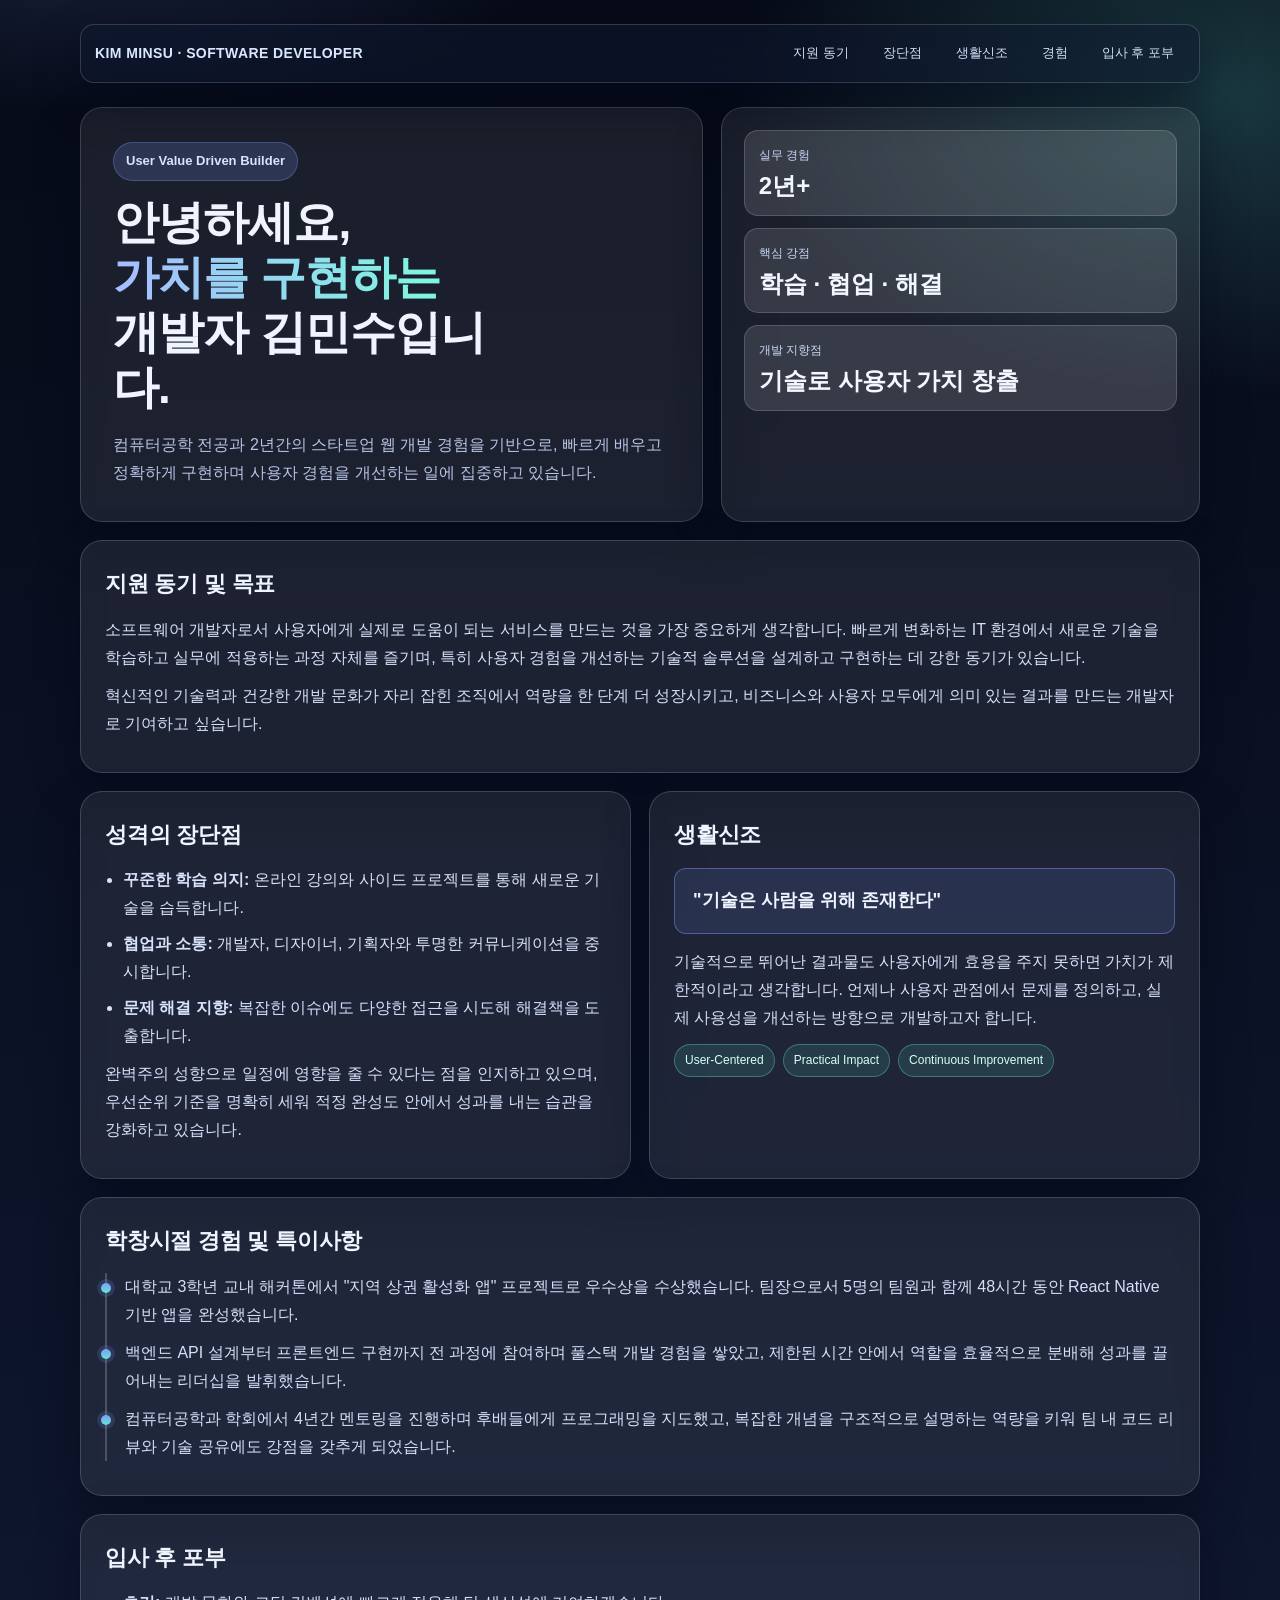
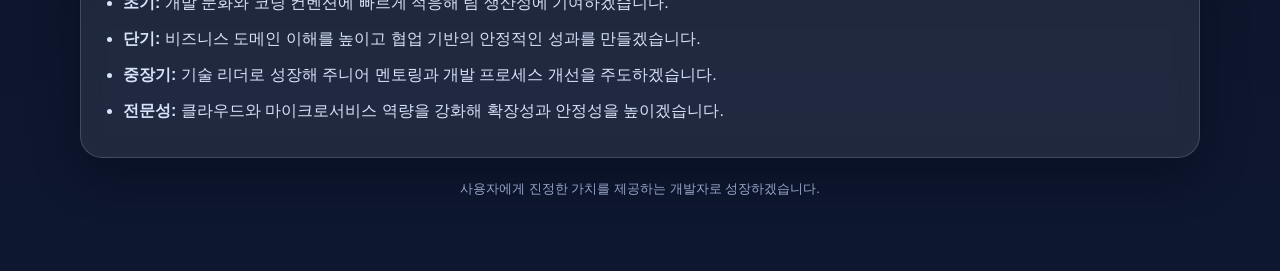
==== index.html @ 39d43228 "Add files via upload" ====
<!doctype html>
<html lang="ko">
<head>
  <meta charset="UTF-8" />
  <meta name="viewport" content="width=device-width, initial-scale=1.0" />
  <title>김민수 | Portfolio Intro</title>
  <style>
    :root {
      --bg-0: #070b18;
      --bg-1: #0f1831;
      --surface: rgba(255, 255, 255, 0.08);
      --surface-strong: rgba(255, 255, 255, 0.12);
      --line: rgba(255, 255, 255, 0.16);
      --text: #eff4ff;
      --muted: #b8c4e4;
      --primary: #7c9bff;
      --accent: #63e7d3;
      --shadow: 0 18px 45px rgba(2, 6, 23, 0.45);
    }

    * {
      box-sizing: border-box;
    }

    html {
      scroll-behavior: smooth;
    }

    body {
      margin: 0;
      font-family: "Pretendard", "Segoe UI", "Apple SD Gothic Neo", "Noto Sans KR", sans-serif;
      color: var(--text);
      background:
        radial-gradient(900px 500px at 8% -10%, rgba(124, 155, 255, 0.25), transparent 60%),
        radial-gradient(800px 500px at 95% 5%, rgba(99, 231, 211, 0.2), transparent 60%),
        linear-gradient(180deg, var(--bg-0) 0%, var(--bg-1) 100%);
      line-height: 1.75;
      min-height: 100vh;
    }

    .wrap {
      width: min(1120px, 92%);
      margin: 0 auto;
      padding: 24px 0 70px;
    }

    .topbar {
      position: sticky;
      top: 14px;
      z-index: 10;
      backdrop-filter: blur(12px);
      background: rgba(15, 24, 49, 0.5);
      border: 1px solid var(--line);
      border-radius: 14px;
      padding: 10px 14px;
      display: flex;
      justify-content: space-between;
      align-items: center;
      box-shadow: var(--shadow);
      margin-bottom: 24px;
    }

    .brand {
      font-size: 14px;
      letter-spacing: 0.4px;
      color: #dbe7ff;
      font-weight: 700;
    }

    .nav {
      display: flex;
      gap: 12px;
      flex-wrap: wrap;
    }

    .nav a {
      color: #d4defa;
      text-decoration: none;
      font-size: 13px;
      padding: 6px 10px;
      border: 1px solid transparent;
      border-radius: 8px;
      transition: 0.2s ease;
    }

    .nav a:hover {
      border-color: var(--line);
      background: rgba(255, 255, 255, 0.08);
    }

    .hero {
      display: grid;
      grid-template-columns: 1.3fr 1fr;
      gap: 18px;
      margin-bottom: 18px;
    }

    .hero-main,
    .hero-side,
    .panel {
      background: var(--surface);
      border: 1px solid var(--line);
      border-radius: 22px;
      box-shadow: var(--shadow);
      backdrop-filter: blur(10px);
    }

    .hero-main {
      padding: 34px 32px;
    }

    .badge {
      display: inline-flex;
      align-items: center;
      gap: 8px;
      padding: 7px 12px;
      border-radius: 999px;
      background: rgba(124, 155, 255, 0.18);
      color: #d9e4ff;
      font-weight: 700;
      font-size: 13px;
      margin-bottom: 14px;
      border: 1px solid rgba(124, 155, 255, 0.3);
    }

    h1 {
      margin: 0;
      font-size: clamp(30px, 4vw, 46px);
      line-height: 1.2;
      letter-spacing: -0.02em;
      max-width: 15ch;
    }

    .headline-strong {
      background: linear-gradient(90deg, #a7bcff 0%, #7ef7e0 100%);
      -webkit-background-clip: text;
      background-clip: text;
      color: transparent;
    }

    .intro {
      margin: 16px 0 0;
      color: var(--muted);
      font-size: 16px;
      max-width: 62ch;
    }

    .hero-side {
      padding: 22px;
      display: grid;
      gap: 12px;
      align-content: start;
    }

    .metric {
      background: var(--surface-strong);
      border: 1px solid var(--line);
      border-radius: 14px;
      padding: 14px;
    }

    .metric .k {
      font-size: 12px;
      color: #cad7f8;
      margin-bottom: 6px;
    }

    .metric .v {
      font-size: 24px;
      font-weight: 800;
      line-height: 1.2;
      color: #f3f7ff;
    }

    .layout {
      display: grid;
      grid-template-columns: 1fr 1fr;
      gap: 18px;
    }

    .panel {
      padding: 24px;
    }

    .panel.full {
      grid-column: 1 / -1;
    }

    h2 {
      margin: 0 0 12px;
      font-size: 22px;
      letter-spacing: -0.01em;
    }

    p {
      margin: 10px 0;
      color: #d6e0fa;
    }

    .list {
      margin: 10px 0 0;
      padding-left: 18px;
    }

    .list li {
      margin: 8px 0;
      color: #d9e2fb;
    }

    .chip-row {
      display: flex;
      flex-wrap: wrap;
      gap: 8px;
      margin-top: 12px;
    }

    .chip {
      font-size: 12px;
      color: #d5fff7;
      padding: 5px 10px;
      border-radius: 999px;
      border: 1px solid rgba(99, 231, 211, 0.35);
      background: rgba(99, 231, 211, 0.12);
    }

    blockquote {
      margin: 14px 0;
      padding: 16px 18px;
      border: 1px solid rgba(124, 155, 255, 0.45);
      background: rgba(124, 155, 255, 0.12);
      border-radius: 12px;
      font-size: 18px;
      color: #eef3ff;
      font-weight: 700;
    }

    .timeline {
      margin-top: 8px;
      border-left: 2px solid rgba(255, 255, 255, 0.2);
      padding-left: 18px;
    }

    .timeline p {
      position: relative;
      margin: 10px 0;
    }

    .timeline p::before {
      content: "";
      position: absolute;
      left: -24px;
      top: 10px;
      width: 10px;
      height: 10px;
      border-radius: 50%;
      background: linear-gradient(180deg, var(--primary), var(--accent));
      box-shadow: 0 0 0 4px rgba(124, 155, 255, 0.16);
    }

    .footer {
      margin-top: 20px;
      text-align: center;
      font-size: 13px;
      color: #aebce0;
    }

    @media (max-width: 940px) {
      .hero {
        grid-template-columns: 1fr;
      }

      .layout {
        grid-template-columns: 1fr;
      }
    }
  </style>
</head>
<body>
  <main class="wrap">
    <header class="topbar">
      <div class="brand">KIM MINSU · SOFTWARE DEVELOPER</div>
      <nav class="nav">
        <a href="#motivation">지원 동기</a>
        <a href="#personality">장단점</a>
        <a href="#belief">생활신조</a>
        <a href="#experience">경험</a>
        <a href="#vision">입사 후 포부</a>
      </nav>
    </header>

    <section class="hero">
      <article class="hero-main">
        <span class="badge">User Value Driven Builder</span>
        <h1>안녕하세요,<br /><span class="headline-strong">가치를 구현하는</span> 개발자 김민수입니다.</h1>
        <p class="intro">
          컴퓨터공학 전공과 2년간의 스타트업 웹 개발 경험을 기반으로,
          빠르게 배우고 정확하게 구현하며 사용자 경험을 개선하는 일에 집중하고 있습니다.
        </p>
      </article>

      <aside class="hero-side" aria-label="핵심 역량">
        <div class="metric">
          <div class="k">실무 경험</div>
          <div class="v">2년+</div>
        </div>
        <div class="metric">
          <div class="k">핵심 강점</div>
          <div class="v">학습 · 협업 · 해결</div>
        </div>
        <div class="metric">
          <div class="k">개발 지향점</div>
          <div class="v">기술로 사용자 가치 창출</div>
        </div>
      </aside>
    </section>

    <section class="layout">
      <article class="panel full" id="motivation">
        <h2>지원 동기 및 목표</h2>
        <p>
          소프트웨어 개발자로서 사용자에게 실제로 도움이 되는 서비스를 만드는 것을 가장 중요하게 생각합니다.
          빠르게 변화하는 IT 환경에서 새로운 기술을 학습하고 실무에 적용하는 과정 자체를 즐기며,
          특히 사용자 경험을 개선하는 기술적 솔루션을 설계하고 구현하는 데 강한 동기가 있습니다.
        </p>
        <p>
          혁신적인 기술력과 건강한 개발 문화가 자리 잡힌 조직에서 역량을 한 단계 더 성장시키고,
          비즈니스와 사용자 모두에게 의미 있는 결과를 만드는 개발자로 기여하고 싶습니다.
        </p>
      </article>

      <article class="panel" id="personality">
        <h2>성격의 장단점</h2>
        <ul class="list">
          <li><strong>꾸준한 학습 의지:</strong> 온라인 강의와 사이드 프로젝트를 통해 새로운 기술을 습득합니다.</li>
          <li><strong>협업과 소통:</strong> 개발자, 디자이너, 기획자와 투명한 커뮤니케이션을 중시합니다.</li>
          <li><strong>문제 해결 지향:</strong> 복잡한 이슈에도 다양한 접근을 시도해 해결책을 도출합니다.</li>
        </ul>
        <p>
          완벽주의 성향으로 일정에 영향을 줄 수 있다는 점을 인지하고 있으며,
          우선순위 기준을 명확히 세워 적정 완성도 안에서 성과를 내는 습관을 강화하고 있습니다.
        </p>
      </article>

      <article class="panel" id="belief">
        <h2>생활신조</h2>
        <blockquote>"기술은 사람을 위해 존재한다"</blockquote>
        <p>
          기술적으로 뛰어난 결과물도 사용자에게 효용을 주지 못하면 가치가 제한적이라고 생각합니다.
          언제나 사용자 관점에서 문제를 정의하고, 실제 사용성을 개선하는 방향으로 개발하고자 합니다.
        </p>
        <div class="chip-row">
          <span class="chip">User-Centered</span>
          <span class="chip">Practical Impact</span>
          <span class="chip">Continuous Improvement</span>
        </div>
      </article>

      <article class="panel full" id="experience">
        <h2>학창시절 경험 및 특이사항</h2>
        <div class="timeline">
          <p>
            대학교 3학년 교내 해커톤에서 "지역 상권 활성화 앱" 프로젝트로 우수상을 수상했습니다.
            팀장으로서 5명의 팀원과 함께 48시간 동안 React Native 기반 앱을 완성했습니다.
          </p>
          <p>
            백엔드 API 설계부터 프론트엔드 구현까지 전 과정에 참여하며 풀스택 개발 경험을 쌓았고,
            제한된 시간 안에서 역할을 효율적으로 분배해 성과를 끌어내는 리더십을 발휘했습니다.
          </p>
          <p>
            컴퓨터공학과 학회에서 4년간 멘토링을 진행하며 후배들에게 프로그래밍을 지도했고,
            복잡한 개념을 구조적으로 설명하는 역량을 키워 팀 내 코드 리뷰와 기술 공유에도 강점을 갖추게 되었습니다.
          </p>
        </div>
      </article>

      <article class="panel full" id="vision">
        <h2>입사 후 포부</h2>
        <ul class="list">
          <li><strong>초기:</strong> 개발 문화와 코딩 컨벤션에 빠르게 적응해 팀 생산성에 기여하겠습니다.</li>
          <li><strong>단기:</strong> 비즈니스 도메인 이해를 높이고 협업 기반의 안정적인 성과를 만들겠습니다.</li>
          <li><strong>중장기:</strong> 기술 리더로 성장해 주니어 멘토링과 개발 프로세스 개선을 주도하겠습니다.</li>
          <li><strong>전문성:</strong> 클라우드와 마이크로서비스 역량을 강화해 확장성과 안정성을 높이겠습니다.</li>
        </ul>
      </article>
    </section>

    <footer class="footer">
      사용자에게 진정한 가치를 제공하는 개발자로 성장하겠습니다.
    </footer>
  </main>
</body>
</html>
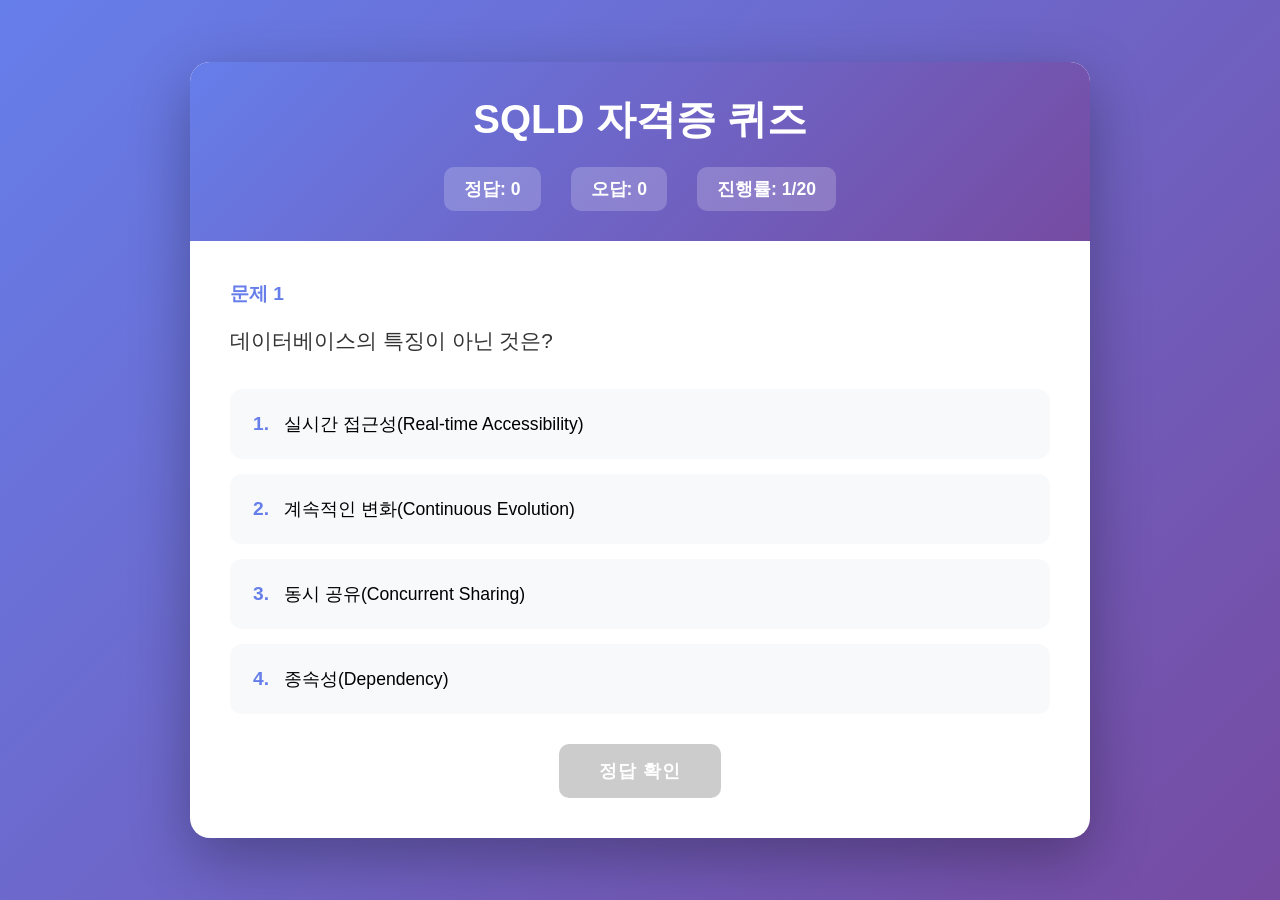
==== commit 17a5c204: "SQLD 퀴즈 프로그램 초기 커밋 - 20개 문제 포함 Made-with: Cursor" ====
--- a/index.html
+++ b/index.html
@@ -1,392 +1,47 @@
-<!doctype html>
+<!DOCTYPE html>
 <html lang="ko">
 <head>
-  <meta charset="UTF-8" />
-  <meta name="viewport" content="width=device-width, initial-scale=1.0" />
-  <title>김민수 | Portfolio Intro</title>
-  <style>
-    :root {
-      --bg-0: #070b18;
-      --bg-1: #0f1831;
-      --surface: rgba(255, 255, 255, 0.08);
-      --surface-strong: rgba(255, 255, 255, 0.12);
-      --line: rgba(255, 255, 255, 0.16);
-      --text: #eff4ff;
-      --muted: #b8c4e4;
-      --primary: #7c9bff;
-      --accent: #63e7d3;
-      --shadow: 0 18px 45px rgba(2, 6, 23, 0.45);
-    }
-
-    * {
-      box-sizing: border-box;
-    }
-
-    html {
-      scroll-behavior: smooth;
-    }
-
-    body {
-      margin: 0;
-      font-family: "Pretendard", "Segoe UI", "Apple SD Gothic Neo", "Noto Sans KR", sans-serif;
-      color: var(--text);
-      background:
-        radial-gradient(900px 500px at 8% -10%, rgba(124, 155, 255, 0.25), transparent 60%),
-        radial-gradient(800px 500px at 95% 5%, rgba(99, 231, 211, 0.2), transparent 60%),
-        linear-gradient(180deg, var(--bg-0) 0%, var(--bg-1) 100%);
-      line-height: 1.75;
-      min-height: 100vh;
-    }
-
-    .wrap {
-      width: min(1120px, 92%);
-      margin: 0 auto;
-      padding: 24px 0 70px;
-    }
-
-    .topbar {
-      position: sticky;
-      top: 14px;
-      z-index: 10;
-      backdrop-filter: blur(12px);
-      background: rgba(15, 24, 49, 0.5);
-      border: 1px solid var(--line);
-      border-radius: 14px;
-      padding: 10px 14px;
-      display: flex;
-      justify-content: space-between;
-      align-items: center;
-      box-shadow: var(--shadow);
-      margin-bottom: 24px;
-    }
-
-    .brand {
-      font-size: 14px;
-      letter-spacing: 0.4px;
-      color: #dbe7ff;
-      font-weight: 700;
-    }
-
-    .nav {
-      display: flex;
-      gap: 12px;
-      flex-wrap: wrap;
-    }
-
-    .nav a {
-      color: #d4defa;
-      text-decoration: none;
-      font-size: 13px;
-      padding: 6px 10px;
-      border: 1px solid transparent;
-      border-radius: 8px;
-      transition: 0.2s ease;
-    }
-
-    .nav a:hover {
-      border-color: var(--line);
-      background: rgba(255, 255, 255, 0.08);
-    }
-
-    .hero {
-      display: grid;
-      grid-template-columns: 1.3fr 1fr;
-      gap: 18px;
-      margin-bottom: 18px;
-    }
-
-    .hero-main,
-    .hero-side,
-    .panel {
-      background: var(--surface);
-      border: 1px solid var(--line);
-      border-radius: 22px;
-      box-shadow: var(--shadow);
-      backdrop-filter: blur(10px);
-    }
-
-    .hero-main {
-      padding: 34px 32px;
-    }
-
-    .badge {
-      display: inline-flex;
-      align-items: center;
-      gap: 8px;
-      padding: 7px 12px;
-      border-radius: 999px;
-      background: rgba(124, 155, 255, 0.18);
-      color: #d9e4ff;
-      font-weight: 700;
-      font-size: 13px;
-      margin-bottom: 14px;
-      border: 1px solid rgba(124, 155, 255, 0.3);
-    }
-
-    h1 {
-      margin: 0;
-      font-size: clamp(30px, 4vw, 46px);
-      line-height: 1.2;
-      letter-spacing: -0.02em;
-      max-width: 15ch;
-    }
-
-    .headline-strong {
-      background: linear-gradient(90deg, #a7bcff 0%, #7ef7e0 100%);
-      -webkit-background-clip: text;
-      background-clip: text;
-      color: transparent;
-    }
-
-    .intro {
-      margin: 16px 0 0;
-      color: var(--muted);
-      font-size: 16px;
-      max-width: 62ch;
-    }
-
-    .hero-side {
-      padding: 22px;
-      display: grid;
-      gap: 12px;
-      align-content: start;
-    }
-
-    .metric {
-      background: var(--surface-strong);
-      border: 1px solid var(--line);
-      border-radius: 14px;
-      padding: 14px;
-    }
-
-    .metric .k {
-      font-size: 12px;
-      color: #cad7f8;
-      margin-bottom: 6px;
-    }
-
-    .metric .v {
-      font-size: 24px;
-      font-weight: 800;
-      line-height: 1.2;
-      color: #f3f7ff;
-    }
-
-    .layout {
-      display: grid;
-      grid-template-columns: 1fr 1fr;
-      gap: 18px;
-    }
-
-    .panel {
-      padding: 24px;
-    }
-
-    .panel.full {
-      grid-column: 1 / -1;
-    }
-
-    h2 {
-      margin: 0 0 12px;
-      font-size: 22px;
-      letter-spacing: -0.01em;
-    }
-
-    p {
-      margin: 10px 0;
-      color: #d6e0fa;
-    }
-
-    .list {
-      margin: 10px 0 0;
-      padding-left: 18px;
-    }
-
-    .list li {
-      margin: 8px 0;
-      color: #d9e2fb;
-    }
-
-    .chip-row {
-      display: flex;
-      flex-wrap: wrap;
-      gap: 8px;
-      margin-top: 12px;
-    }
-
-    .chip {
-      font-size: 12px;
-      color: #d5fff7;
-      padding: 5px 10px;
-      border-radius: 999px;
-      border: 1px solid rgba(99, 231, 211, 0.35);
-      background: rgba(99, 231, 211, 0.12);
-    }
-
-    blockquote {
-      margin: 14px 0;
-      padding: 16px 18px;
-      border: 1px solid rgba(124, 155, 255, 0.45);
-      background: rgba(124, 155, 255, 0.12);
-      border-radius: 12px;
-      font-size: 18px;
-      color: #eef3ff;
-      font-weight: 700;
-    }
-
-    .timeline {
-      margin-top: 8px;
-      border-left: 2px solid rgba(255, 255, 255, 0.2);
-      padding-left: 18px;
-    }
-
-    .timeline p {
-      position: relative;
-      margin: 10px 0;
-    }
-
-    .timeline p::before {
-      content: "";
-      position: absolute;
-      left: -24px;
-      top: 10px;
-      width: 10px;
-      height: 10px;
-      border-radius: 50%;
-      background: linear-gradient(180deg, var(--primary), var(--accent));
-      box-shadow: 0 0 0 4px rgba(124, 155, 255, 0.16);
-    }
-
-    .footer {
-      margin-top: 20px;
-      text-align: center;
-      font-size: 13px;
-      color: #aebce0;
-    }
-
-    @media (max-width: 940px) {
-      .hero {
-        grid-template-columns: 1fr;
-      }
-
-      .layout {
-        grid-template-columns: 1fr;
-      }
-    }
-  </style>
+    <meta charset="UTF-8">
+    <meta name="viewport" content="width=device-width, initial-scale=1.0">
+    <title>SQLD 퀴즈 프로그램</title>
+    <link rel="stylesheet" href="styles.css">
 </head>
 <body>
-  <main class="wrap">
-    <header class="topbar">
-      <div class="brand">KIM MINSU · SOFTWARE DEVELOPER</div>
-      <nav class="nav">
-        <a href="#motivation">지원 동기</a>
-        <a href="#personality">장단점</a>
-        <a href="#belief">생활신조</a>
-        <a href="#experience">경험</a>
-        <a href="#vision">입사 후 포부</a>
-      </nav>
-    </header>
+    <div class="container">
+        <header>
+            <h1>SQLD 자격증 퀴즈</h1>
+            <div class="score-board">
+                <span class="score">정답: <span id="correct-count">0</span></span>
+                <span class="score">오답: <span id="wrong-count">0</span></span>
+                <span class="score">진행률: <span id="progress">0/0</span></span>
+            </div>
+        </header>
 
-    <section class="hero">
-      <article class="hero-main">
-        <span class="badge">User Value Driven Builder</span>
-        <h1>안녕하세요,<br /><span class="headline-strong">가치를 구현하는</span> 개발자 김민수입니다.</h1>
-        <p class="intro">
-          컴퓨터공학 전공과 2년간의 스타트업 웹 개발 경험을 기반으로,
-          빠르게 배우고 정확하게 구현하며 사용자 경험을 개선하는 일에 집중하고 있습니다.
-        </p>
-      </article>
+        <main id="quiz-container">
+            <div class="question-box">
+                <div class="question-number">문제 <span id="question-number">1</span></div>
+                <div class="question-text" id="question-text"></div>
+            </div>
 
-      <aside class="hero-side" aria-label="핵심 역량">
-        <div class="metric">
-          <div class="k">실무 경험</div>
-          <div class="v">2년+</div>
-        </div>
-        <div class="metric">
-          <div class="k">핵심 강점</div>
-          <div class="v">학습 · 협업 · 해결</div>
-        </div>
-        <div class="metric">
-          <div class="k">개발 지향점</div>
-          <div class="v">기술로 사용자 가치 창출</div>
-        </div>
-      </aside>
-    </section>
+            <div class="options-container" id="options-container">
+                <!-- 선택지들이 동적으로 추가됩니다 -->
+            </div>
 
-    <section class="layout">
-      <article class="panel full" id="motivation">
-        <h2>지원 동기 및 목표</h2>
-        <p>
-          소프트웨어 개발자로서 사용자에게 실제로 도움이 되는 서비스를 만드는 것을 가장 중요하게 생각합니다.
-          빠르게 변화하는 IT 환경에서 새로운 기술을 학습하고 실무에 적용하는 과정 자체를 즐기며,
-          특히 사용자 경험을 개선하는 기술적 솔루션을 설계하고 구현하는 데 강한 동기가 있습니다.
-        </p>
-        <p>
-          혁신적인 기술력과 건강한 개발 문화가 자리 잡힌 조직에서 역량을 한 단계 더 성장시키고,
-          비즈니스와 사용자 모두에게 의미 있는 결과를 만드는 개발자로 기여하고 싶습니다.
-        </p>
-      </article>
+            <div class="result-box" id="result-box" style="display: none;">
+                <div class="result-message" id="result-message"></div>
+                <div class="correct-answer" id="correct-answer"></div>
+                <div class="explanation" id="explanation"></div>
+            </div>
 
-      <article class="panel" id="personality">
-        <h2>성격의 장단점</h2>
-        <ul class="list">
-          <li><strong>꾸준한 학습 의지:</strong> 온라인 강의와 사이드 프로젝트를 통해 새로운 기술을 습득합니다.</li>
-          <li><strong>협업과 소통:</strong> 개발자, 디자이너, 기획자와 투명한 커뮤니케이션을 중시합니다.</li>
-          <li><strong>문제 해결 지향:</strong> 복잡한 이슈에도 다양한 접근을 시도해 해결책을 도출합니다.</li>
-        </ul>
-        <p>
-          완벽주의 성향으로 일정에 영향을 줄 수 있다는 점을 인지하고 있으며,
-          우선순위 기준을 명확히 세워 적정 완성도 안에서 성과를 내는 습관을 강화하고 있습니다.
-        </p>
-      </article>
+            <div class="button-container">
+                <button id="submit-btn" class="btn btn-primary">정답 확인</button>
+                <button id="next-btn" class="btn btn-secondary" style="display: none;">다음 문제</button>
+                <button id="restart-btn" class="btn btn-success" style="display: none;">다시 시작</button>
+            </div>
+        </main>
+    </div>
 
-      <article class="panel" id="belief">
-        <h2>생활신조</h2>
-        <blockquote>"기술은 사람을 위해 존재한다"</blockquote>
-        <p>
-          기술적으로 뛰어난 결과물도 사용자에게 효용을 주지 못하면 가치가 제한적이라고 생각합니다.
-          언제나 사용자 관점에서 문제를 정의하고, 실제 사용성을 개선하는 방향으로 개발하고자 합니다.
-        </p>
-        <div class="chip-row">
-          <span class="chip">User-Centered</span>
-          <span class="chip">Practical Impact</span>
-          <span class="chip">Continuous Improvement</span>
-        </div>
-      </article>
-
-      <article class="panel full" id="experience">
-        <h2>학창시절 경험 및 특이사항</h2>
-        <div class="timeline">
-          <p>
-            대학교 3학년 교내 해커톤에서 "지역 상권 활성화 앱" 프로젝트로 우수상을 수상했습니다.
-            팀장으로서 5명의 팀원과 함께 48시간 동안 React Native 기반 앱을 완성했습니다.
-          </p>
-          <p>
-            백엔드 API 설계부터 프론트엔드 구현까지 전 과정에 참여하며 풀스택 개발 경험을 쌓았고,
-            제한된 시간 안에서 역할을 효율적으로 분배해 성과를 끌어내는 리더십을 발휘했습니다.
-          </p>
-          <p>
-            컴퓨터공학과 학회에서 4년간 멘토링을 진행하며 후배들에게 프로그래밍을 지도했고,
-            복잡한 개념을 구조적으로 설명하는 역량을 키워 팀 내 코드 리뷰와 기술 공유에도 강점을 갖추게 되었습니다.
-          </p>
-        </div>
-      </article>
-
-      <article class="panel full" id="vision">
-        <h2>입사 후 포부</h2>
-        <ul class="list">
-          <li><strong>초기:</strong> 개발 문화와 코딩 컨벤션에 빠르게 적응해 팀 생산성에 기여하겠습니다.</li>
-          <li><strong>단기:</strong> 비즈니스 도메인 이해를 높이고 협업 기반의 안정적인 성과를 만들겠습니다.</li>
-          <li><strong>중장기:</strong> 기술 리더로 성장해 주니어 멘토링과 개발 프로세스 개선을 주도하겠습니다.</li>
-          <li><strong>전문성:</strong> 클라우드와 마이크로서비스 역량을 강화해 확장성과 안정성을 높이겠습니다.</li>
-        </ul>
-      </article>
-    </section>
-
-    <footer class="footer">
-      사용자에게 진정한 가치를 제공하는 개발자로 성장하겠습니다.
-    </footer>
-  </main>
+    <script src="questions.js"></script>
+    <script src="script.js"></script>
 </body>
 </html>
--- a/styles.css
+++ b/styles.css
@@ -0,0 +1,242 @@
+* {
+    margin: 0;
+    padding: 0;
+    box-sizing: border-box;
+}
+
+body {
+    font-family: 'Segoe UI', Tahoma, Geneva, Verdana, sans-serif;
+    background: linear-gradient(135deg, #667eea 0%, #764ba2 100%);
+    min-height: 100vh;
+    padding: 20px;
+    display: flex;
+    justify-content: center;
+    align-items: center;
+}
+
+.container {
+    max-width: 900px;
+    width: 100%;
+    background: white;
+    border-radius: 20px;
+    box-shadow: 0 20px 60px rgba(0, 0, 0, 0.3);
+    overflow: hidden;
+}
+
+header {
+    background: linear-gradient(135deg, #667eea 0%, #764ba2 100%);
+    color: white;
+    padding: 30px;
+    text-align: center;
+}
+
+header h1 {
+    font-size: 2.5rem;
+    margin-bottom: 20px;
+    font-weight: 700;
+}
+
+.score-board {
+    display: flex;
+    justify-content: center;
+    gap: 30px;
+    flex-wrap: wrap;
+}
+
+.score {
+    font-size: 1.1rem;
+    font-weight: 600;
+    background: rgba(255, 255, 255, 0.2);
+    padding: 10px 20px;
+    border-radius: 10px;
+}
+
+main {
+    padding: 40px;
+}
+
+.question-box {
+    margin-bottom: 30px;
+}
+
+.question-number {
+    color: #667eea;
+    font-size: 1.2rem;
+    font-weight: 700;
+    margin-bottom: 15px;
+}
+
+.question-text {
+    font-size: 1.3rem;
+    line-height: 1.8;
+    color: #333;
+    font-weight: 500;
+    white-space: pre-wrap;
+}
+
+.options-container {
+    display: flex;
+    flex-direction: column;
+    gap: 15px;
+    margin-bottom: 30px;
+}
+
+.option {
+    background: #f8f9fa;
+    border: 3px solid transparent;
+    padding: 20px;
+    border-radius: 12px;
+    cursor: pointer;
+    transition: all 0.3s ease;
+    font-size: 1.1rem;
+    display: flex;
+    align-items: center;
+}
+
+.option:hover {
+    background: #e9ecef;
+    transform: translateX(5px);
+}
+
+.option.selected {
+    background: #e7f3ff;
+    border-color: #667eea;
+}
+
+.option.correct {
+    background: #d4edda;
+    border-color: #28a745;
+    cursor: not-allowed;
+}
+
+.option.wrong {
+    background: #f8d7da;
+    border-color: #dc3545;
+    cursor: not-allowed;
+}
+
+.option.disabled {
+    cursor: not-allowed;
+    opacity: 0.6;
+}
+
+.option-label {
+    font-weight: 700;
+    margin-right: 15px;
+    color: #667eea;
+    font-size: 1.2rem;
+}
+
+.result-box {
+    background: #f8f9fa;
+    border-radius: 12px;
+    padding: 25px;
+    margin-bottom: 30px;
+}
+
+.result-message {
+    font-size: 1.5rem;
+    font-weight: 700;
+    margin-bottom: 15px;
+}
+
+.result-message.correct-msg {
+    color: #28a745;
+}
+
+.result-message.wrong-msg {
+    color: #dc3545;
+}
+
+.correct-answer {
+    font-size: 1.2rem;
+    margin-bottom: 15px;
+    color: #333;
+}
+
+.explanation {
+    font-size: 1.1rem;
+    line-height: 1.6;
+    color: #555;
+    background: white;
+    padding: 15px;
+    border-radius: 8px;
+    border-left: 4px solid #667eea;
+}
+
+.button-container {
+    display: flex;
+    gap: 15px;
+    justify-content: center;
+    flex-wrap: wrap;
+}
+
+.btn {
+    padding: 15px 40px;
+    font-size: 1.1rem;
+    font-weight: 600;
+    border: none;
+    border-radius: 10px;
+    cursor: pointer;
+    transition: all 0.3s ease;
+    text-transform: uppercase;
+    letter-spacing: 1px;
+}
+
+.btn-primary {
+    background: #667eea;
+    color: white;
+}
+
+.btn-primary:hover {
+    background: #5568d3;
+    transform: translateY(-2px);
+    box-shadow: 0 5px 15px rgba(102, 126, 234, 0.4);
+}
+
+.btn-secondary {
+    background: #764ba2;
+    color: white;
+}
+
+.btn-secondary:hover {
+    background: #63408a;
+    transform: translateY(-2px);
+    box-shadow: 0 5px 15px rgba(118, 75, 162, 0.4);
+}
+
+.btn-success {
+    background: #28a745;
+    color: white;
+}
+
+.btn-success:hover {
+    background: #218838;
+    transform: translateY(-2px);
+    box-shadow: 0 5px 15px rgba(40, 167, 69, 0.4);
+}
+
+.btn:disabled {
+    background: #ccc;
+    cursor: not-allowed;
+    transform: none;
+}
+
+@media (max-width: 768px) {
+    header h1 {
+        font-size: 2rem;
+    }
+
+    main {
+        padding: 20px;
+    }
+
+    .question-text {
+        font-size: 1.1rem;
+    }
+
+    .option {
+        padding: 15px;
+        font-size: 1rem;
+    }
+}
